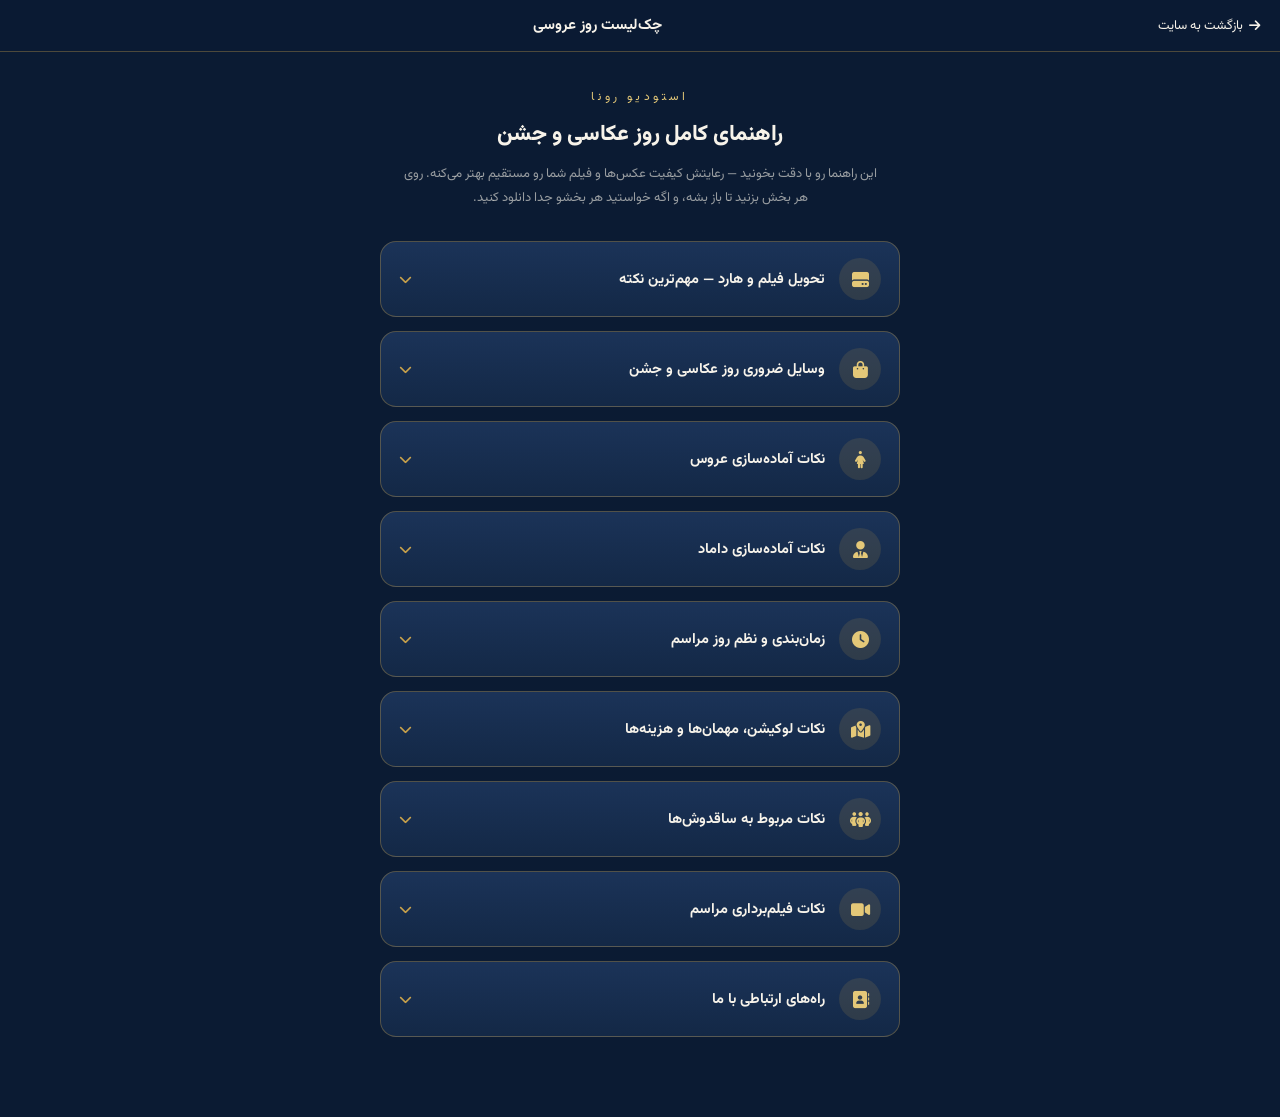
==== checklist.html @ abdb8040 "Create checklist.html" ====
<!DOCTYPE html>
<html lang="fa" dir="rtl">

<head>
<meta charset="UTF-8">
<meta name="viewport" content="width=device-width, initial-scale=1.0">
<title>چک‌لیست روز عروسی | استودیو رونا</title>

<link href="https://fonts.googleapis.com/css2?family=Vazirmatn:wght@300;400;500;600;700;800&display=swap" rel="stylesheet">
<link rel="stylesheet" href="https://cdnjs.cloudflare.com/ajax/libs/font-awesome/6.5.1/css/all.min.css">

<style>
:root{
  --navy-deep:#0B1B33; --navy-mid:#132846; --navy-soft:#1B3358;
  --gold:#C9A24B; --gold-bright:#E4C878; --cream:#F7F3EA;
  --line: rgba(201,162,75,.35); --font:"Vazirmatn", sans-serif;
}
*{ box-sizing:border-box; margin:0; padding:0; }
body{
  font-family:var(--font); background:var(--navy-deep); color:var(--cream);
  min-height:100vh; padding-bottom:60px;
}
.topbar{
  position:sticky; top:0; z-index:20;
  background:rgba(11,27,51,.92); backdrop-filter:blur(6px);
  border-bottom:1px solid var(--line);
  padding:14px 20px; display:flex; align-items:center; justify-content:space-between;
}
.topbar a{ color:var(--cream); text-decoration:none; font-size:13px; display:flex; align-items:center; gap:6px; }
.topbar h1{ font-size:15px; font-weight:700; }

.hero-text{ text-align:center; padding:34px 22px 10px; max-width:520px; margin:0 auto; }
.hero-text .eyebrow{ font-size:12px; letter-spacing:.3em; color:var(--gold-bright); margin-bottom:8px; }
.hero-text h2{ font-size:22px; font-weight:800; margin-bottom:10px; }
.hero-text p{ font-size:13px; color:rgba(247,243,234,.6); line-height:1.9; }

.wrap{ max-width:560px; margin:0 auto; padding:20px; display:flex; flex-direction:column; gap:14px; }

.card{
  background:linear-gradient(180deg, var(--navy-soft), var(--navy-mid));
  border:1px solid var(--line); border-radius:16px; overflow:hidden;
  opacity:0; transform:translateY(18px);
  transition:opacity .5s ease, transform .5s ease;
}
.card.in-view{ opacity:1; transform:none; }

.card-head{
  display:flex; align-items:center; gap:14px; padding:16px 18px; cursor:pointer;
  -webkit-tap-highlight-color:transparent;
}
.card-icon{
  width:42px; height:42px; border-radius:50%; flex-shrink:0;
  background:rgba(201,162,75,.14); display:flex; align-items:center; justify-content:center;
  color:var(--gold-bright); font-size:17px;
}
.card-title{ flex:1; font-size:14.5px; font-weight:700; }
.card-chevron{ color:var(--gold); transition:transform .35s ease; font-size:13px; }
.card.open .card-chevron{ transform:rotate(180deg); }

.card-body-wrap{ max-height:0; overflow:hidden; transition:max-height .5s ease; }
.card.open .card-body-wrap{ max-height:2000px; }

.card-body{ padding:0 18px 18px; }
.card-body ul{ list-style:none; display:flex; flex-direction:column; gap:9px; margin-bottom:14px; }
.card-body ul li{
  font-size:13.5px; line-height:1.9; color:rgba(247,243,234,.85);
  padding-right:20px; position:relative;
}
.card-body ul li::before{
  content:"◆"; position:absolute; right:0; top:2px; color:var(--gold); font-size:9px;
}
.card-body p{ font-size:13.5px; line-height:2; color:rgba(247,243,234,.85); margin-bottom:12px; }
.card-body .example{
  background:rgba(0,0,0,.18); border:1px solid var(--line); border-radius:10px;
  padding:10px 14px; font-size:13px; direction:ltr; text-align:center; margin-bottom:12px; color:var(--gold-bright);
}

.dl-btn{
  display:inline-flex; align-items:center; gap:8px;
  background:none; border:1px solid var(--line); color:var(--gold-bright);
  padding:9px 16px; border-radius:20px; font-family:var(--font); font-size:12.5px;
  cursor:pointer; transition:border-color .2s ease, background .2s ease;
}
.dl-btn:hover{ border-color:var(--gold); background:rgba(201,162,75,.1); }

@media (prefers-reduced-motion: reduce){
  .card{ transition:none; opacity:1; transform:none; }
}
</style>
</head>

<body>

<div class="topbar">
  <a href="index.html"><i class="fa-solid fa-arrow-right"></i> بازگشت به سایت</a>
  <h1>چک‌لیست روز عروسی</h1>
  <span style="width:16px"></span>
</div>

<div class="hero-text">
  <p class="eyebrow">استودیو رونا</p>
  <h2>راهنمای کامل روز عکاسی و جشن</h2>
  <p>این راهنما رو با دقت بخونید — رعایتش کیفیت عکس‌ها و فیلم شما رو مستقیم بهتر می‌کنه. روی هر بخش بزنید تا باز بشه، و اگه خواستید هر بخشو جدا دانلود کنید.</p>
</div>

<div class="wrap" id="cardsWrap"></div>

<script>
const SECTIONS = [
  {
    icon: "fa-hard-drive",
    title: "تحویل فیلم و هارد — مهم‌ترین نکته",
    items: [
      "حتماً یک هارد اکسترنال ۱ ترابایتی همراه خودتان بیاورید تا با اطمینان خاطر ۲ نسخه کپی از فیلم و عکس‌های شما موجود باشد.",
      "هارد باید خالی باشد؛ آتلیه آن را فرمت می‌کند. در صورت تحویل ندادن هارد، هیچ‌کدام از مراحل تحویل فیلم و آلبوم انجام نمی‌گردد.",
      "یک هفته قبل از مراسم، هارد بدون کیف و سیم، با برچسبِ اسم عروس و داماد، فامیل، شماره موبایل عروس (واتس‌آپ داشته باشد) و تاریخ مراسم تحویل داده شود.",
      "اگر موزیک خاصی برای کلیپ‌ها مدنظرتان هست، روی هارد کپی شود.",
      "تحویل فیلم و آلبوم در آتلیه رونا در صورت همکاری شما بین ۶ تا ۷ ماه می‌باشد."
    ],
    example: "مثال برچسب: موحد زیبا و فرزاد — ۰۹۲۱۱۰۲۷۶۴۷ — ۱۴۰۳/۱۰/۲۰"
  },
  {
    icon: "fa-bag-shopping",
    title: "وسایل ضروری روز عکاسی و جشن",
    items: [
      "حلقه‌ها و سرویس طلا",
      "دکمه سردست داماد",
      "ساعت‌ها",
      "گیفت سفره عقد",
      "کارت عروسی",
      "عطر عروس و داماد",
      "سنجاق قفلی، سوزن و نخ هم‌رنگ لباس عروس و داماد",
      "چندتا گیره سر زنانه",
      "تنقلات و آب معدنی",
      "قیچی کوچک، دستمال مرطوب",
      "لطفاً وسایل را شب قبل آماده کرده و داخل کیف بگذارید — خیلی موردی داشتیم که روز جشن پاپیون داماد گم شده، کراوات نیست، کلید ماشین عروس مفقود شده و مواردی از این دست."
    ]
  },
  {
    icon: "fa-person-dress",
    title: "نکات آماده‌سازی عروس",
    items: [
      "عروس حتماً از لباس زیر سفید استفاده کند.",
      "اگر عکاسی شما داخل عمارت است، عکاسی از مراحل آماده‌شدن شروع می‌شود؛ لباس عروس را در آرایشگاه نپوشید — لباس در لوکیشن، بعد از گرفتن عکس‌های آماده‌شدن، پوشیده می‌شود.",
      "با مزون هماهنگ شود لباس شب قبل تحویل گرفته شود، یا اگر مزون همان روز تحویل می‌دهد، سر ساعت استارت عکاسی لباس باید در لوکیشن باشد.",
      "اگر عکاسی شما داخل باغ است، لباس را در آرایشگاه بپوشید.",
      "عروس حتماً یک جفت کفش راحت همراهش باشد.",
      "یک جفت کفش سفید خوشگل و پاشنه‌بلند برای عکس و فیلم همراه داشته باشید.",
      "لباس خواب و صندل (ربدوشامبر عروس) برای گرفتن تصاویر پریودینگ همراهتان باشد."
    ]
  },
  {
    icon: "fa-user-tie",
    title: "نکات آماده‌سازی داماد",
    items: [
      "اگر کفش مشکی است، جوراب هم‌رنگ کفش بپوشید — جوراب سفید با کفش مشکی توی عکس‌ها زشت می‌شود.",
      "اگر آرایشگاه می‌روید، از آرایشگر بخواهید کرم‌پودر یا هیچ ماده آرایشی روی پوست و صورتتان نزند؛ بعداً با فتوشاپ هم درست نمی‌شود. پاکسازی پوست داماد یک هفته قبل از مراسم انجام شود.",
      "شب قبل زود بخوابید که فردا کسل نباشید.",
      "لباس و کت‌وشلوار را داخل آرایشگاه بپوشید.",
      "حتماً پول نقد همراهتان باشد؛ زمان رفتن به عابر بانک را نداریم و احتمال نیاز به آن هست."
    ]
  },
  {
    icon: "fa-clock",
    title: "زمان‌بندی و نظم روز مراسم",
    items: [
      "داماد در ساعت مقرر، به همراه دسته‌گل و ماشین عروس (که قبلاً تحویل گرفته شده) درب آرایشگاه باشد.",
      "هر نیم‌ساعت دیرآمدگی یعنی ۲ ساعت عقب‌افتادن زمان‌بندی ما — لطفاً دیر نکنید.",
      "در روز مراسم و فرمالیته، برای ساقدوش‌ها، خودتان و تیم فیلم‌برداری ناهار تهیه کنید (لوکیشن‌های عکاسی خارج از شهرند و رستوران نزدیکی ندارند).",
      "مادامی که عکاسی و تصویربرداری داریم، موبایل جواب ندهید."
    ]
  },
  {
    icon: "fa-map-location-dot",
    title: "نکات لوکیشن، مهمان‌ها و هزینه‌ها",
    items: [
      "روز جشن و فرمالیته لطفاً از آوردن همراه خودداری کنید؛ ورود هر نفر به لوکیشن هزینه‌ی ورودی جداگانه دارد.",
      "بعد از پایان عکاسی لطفاً لوکیشن را ترک کنید.",
      "هزینه‌ی ورودی لوکیشن‌های انتخابی به عهده‌ی عروس و داماد است و جدا از قرارداد شما با استودیو می‌باشد.",
      "انتخاب لوکیشن کاملاً سلیقه‌ای و به عهده‌ی خود عروس و داماد است.",
      "لطفاً مبلغ مورد نظر را یک هفته قبل از مراسم واریز کنید تا زمان عکاسی شما قطعی و فیکس شود؛ بدون فیش پرداختی نمی‌توان به عمارت وارد شد.",
      "اگر خودتان باغی برای عکاسی دارید، حتماً قبل از جشن باید آن را ببینیم.",
      "۲ هفته قبل از مراسم برای هماهنگی‌های قطعی و تسویه‌حساب کامل، با هماهنگی به آتلیه مراجعه شود؛ هارد تحویل آتلیه و ورودی‌ها پرداخت شود.",
      "اگر مایل به رزرو ماشین کلاسیک، موتور یا دیزاین خاصی هستید، حتماً از قبل با آتلیه مطرح کنید تا برایتان رزرو شود.",
      "آتلیه رونا مدتیست آوردن عکس چاپ‌شده‌ی عروس و داماد داخل مراسم را از فرآیند کار حذف کرده؛ اگر تمایل دارید، حتماً قبل از روز مراسم به عکاس یادآوری کنید.",
      "کمترین تعداد ماشین را به عمارت بیاورید؛ فقط ماشین عروس اجازه‌ی ورود به عمارت را دارد.",
      "به هیچ عنوان حین عکاسی مشروبات الکلی مصرف نشود؛ در صورت مشاهده ادامه‌ی کار انجام نخواهد شد."
    ]
  },
  {
    icon: "fa-people-group",
    title: "نکات مربوط به ساقدوش‌ها",
    items: [
      "فرد باردار، بچه‌دار (بچه کوچک) یا ساقدوشی با اختلاف سنی زیاد را به عنوان ساقدوش انتخاب نکنید.",
      "شب قبل با همه‌ی ساقدوش‌ها وسایلی که قرار است بیاورند را چک کنید.",
      "ساقدوش‌ها باید آماده سر لوکیشن حاضر شوند — داخل لوکیشن جایی برای آرایش نداریم.",
      "در صورت تمایل برای ساقدوش‌های دختر دسته‌گل کوچک تهیه شود (واجب نیست).",
      "ساقدوش‌های دختر نیازی به شینیون و آرایشگاه رفتن ندارند؛ موها را ساده اتو کنید و یک میکاپ معمولی کافیست.",
      "شب قبل از عکاسی، لباس‌های ساقدوش‌های پسر کامل چک شود تا چیزی جا نماند.",
      "لطفاً سر وقت در لوکیشن حاضر شوند؛ حین عکاسی استفاده از موبایل، لایو و استوری در لوکیشن ممنوع است."
    ]
  },
  {
    icon: "fa-video",
    title: "نکات فیلم‌برداری مراسم",
    items: [
      "فیلم‌برداری محضر یا اتاق عقد فقط روند مراسم را پوشش می‌دهد — اگر پیش از مراسم تصویربرداری در باغ نداشته باشید، کلیپ دونفره هم نخواهید داشت.",
      "پکیج فیلم‌برداری خانم‌ها دو دوربینه است؛ حذف یکی از دوربین‌ها می‌تواند تصاویر را کمی خسته‌کننده کند — پیشنهاد نمی‌شود.",
      "دوربین‌ها امکان تعویض مداوم لنز در حین مراسم را ندارند؛ تشخیص واید یا کلوز بودن با خود فیلم‌بردار است.",
      "فیلم‌بردار در حین کار نمی‌تواند دور استیج قدم بزند — جای ثابت لازم است چون قدم‌زدن باعث لرزش تصویر می‌شود؛ چرخش کار دستگاه کرین است.",
      "فیلم‌بردار پیش از شروع، بهترین نقطه را برای فیلم‌برداری انتخاب می‌کند تا زوایای مشکل‌دار (مثل کنار بخاری یا میز) در کادر نباشند.",
      "اگر پدر و مادر در فیلم دیده نمی‌شوند، معمولاً به این دلیل است که جلوی دوربین نمی‌آیند یا نمی‌رقصند — لطفاً پیش از مراسم به آن‌ها تذکر دهید.",
      "دوربین جایی است که عروس و داماد هستند؛ به خانواده‌ها از قبل بگویید جلوی دوربین باشند. اگر سالخورده‌اند، حتماً پیش از مراسم به فیلم‌بردار معرفی شوند.",
      "اگر دوست ندارید سر هر میز به مهمانان خوشامد بگویید، ممکن است بسیاری از مهمانان نرقصند و در فیلم نباشند.",
      "اگر نمی‌خواهید کسی در فیلم مراسمتان باشد، لطفاً او را دعوت نکنید — بعداً حذف فرد از وسط رقص در میکس ممکن نیست. حذف افراد با ماسک هم ممکن نیست.",
      "جمع‌کردن بچه‌های فامیل مسئولیت فیلم‌بردار نیست، بلکه بر عهده‌ی مادر بچه است.",
      "بی‌نظمی در تالار، چیدمان، سفره و گل‌آرایی مربوط به آتلیه نیست.",
      "اگر هنگام رقص نور تالار کم شود، فیلم هم تا حدی تاریک‌تر می‌شود — این کاملاً طبیعی است.",
      "فیلم‌بردار فقط تابع صحبت عروس و داماد است؛ لطفاً به خانواده‌ها بگویید به فیلم‌بردار نگویند «فیلم نگیر».",
      "اگر موزیک مراسم کم پخش شود یا خانواده‌ها مدام خواستار قطع آن باشند، تصاویر رقص کمتری خواهید داشت و ممکن است تایم فیلمتان کوتاه‌تر شود.",
      "بارش باران یا برف، وزش باد، خرابی صدای بلندگوهای تالار و کمبود نور باغ یا تالار مربوط به آتلیه نیست.",
      "اگر می‌خواهید کلیپتان با آهنگ خاصی باشد، حتماً روز مراسم با فیلم‌بردار هماهنگ کنید.",
      "زیباترشدن کلیپ شما ۷۰ درصد به خودتان بستگی دارد — همکاری، به‌موقع‌بودن و داشتن حس خوب واقعی، حتی بهترین عکاس و فیلم‌بردار را هم به نتیجه‌ی بهتر می‌رساند."
    ]
  },
  {
    icon: "fa-address-book",
    title: "راه‌های ارتباطی با ما",
    items: [
      "دایرکت اینستاگرام: studio.ronaa@",
      "شماره تماس، واتساپ و تلگرام: ۰۹۲۱۱۰۲۷۶۴۷"
    ]
  }
];

const wrap = document.getElementById('cardsWrap');

SECTIONS.forEach((s, idx) => {
  const card = document.createElement('div');
  card.className = 'card';

  const itemsHtml = s.items.map(t => `<li>${t}</li>`).join('');
  const exampleHtml = s.example ? `<div class="example">${s.example}</div>` : '';

  card.innerHTML = `
    <div class="card-head">
      <div class="card-icon"><i class="fa-solid ${s.icon}"></i></div>
      <div class="card-title">${s.title}</div>
      <i class="fa-solid fa-chevron-down card-chevron"></i>
    </div>
    <div class="card-body-wrap">
      <div class="card-body">
        <ul>${itemsHtml}</ul>
        ${exampleHtml}
        <button class="dl-btn" data-idx="${idx}">
          <i class="fa-solid fa-download"></i>
          دانلود این بخش
        </button>
      </div>
    </div>
  `;

  card.querySelector('.card-head').addEventListener('click', () => {
    card.classList.toggle('open');
  });

  card.querySelector('.dl-btn').addEventListener('click', (e) => {
    e.stopPropagation();
    const text = s.title + '\n' + '='.repeat(s.title.length) + '\n\n' +
      s.items.map(t => '• ' + t).join('\n') +
      (s.example ? '\n\n' + s.example : '') +
      '\n\n— استودیو رونا';
    const blob = new Blob([text], { type: 'text/plain;charset=utf-8' });
    const url = URL.createObjectURL(blob);
    const a = document.createElement('a');
    a.href = url;
    a.download = s.title.replace(/[^a-zA-Z0-9آ-ی\s]/g,'').trim().slice(0,40) + '.txt';
    a.click();
    setTimeout(() => URL.revokeObjectURL(url), 500);
  });

  wrap.appendChild(card);
});

const observer = new IntersectionObserver((entries) => {
  entries.forEach(entry => {
    if (entry.isIntersecting) {
      entry.target.classList.add('in-view');
      observer.unobserve(entry.target);
    }
  });
}, { threshold: 0.1 });

document.querySelectorAll('.card').forEach(c => observer.observe(c));
</script>

</body>
</html>
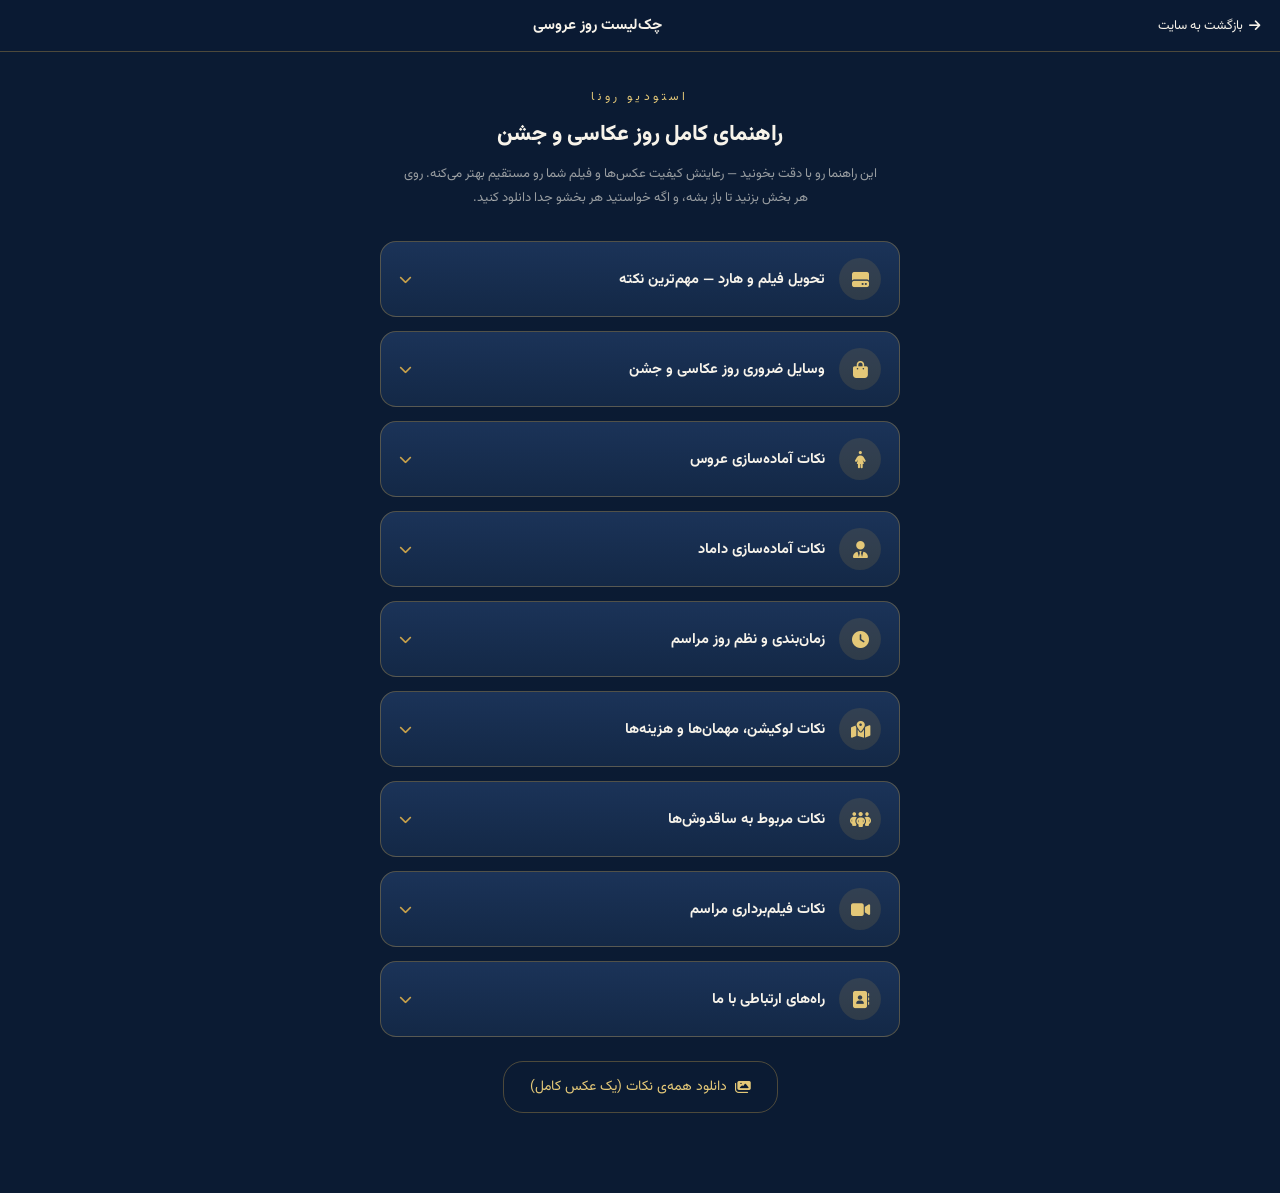
==== commit 87df54f5: "Update checklist.html" ====
--- a/checklist.html
+++ b/checklist.html
@@ -233,6 +233,162 @@
   }
 ];
 
+const CANVAS_WIDTH = 720;
+const PADDING = 44;
+const COLORS = {
+  bg1:'#0B1B33', bg2:'#132846', gold:'#C9A24B', goldBright:'#E4C878',
+  cream:'#F7F3EA', line:'rgba(201,162,75,0.35)'
+};
+const FONT_TITLE = '800 22px Vazirmatn, Tahoma, sans-serif';
+const FONT_ITEM  = '400 15px Vazirmatn, Tahoma, sans-serif';
+const FONT_EX    = '500 14px Vazirmatn, Tahoma, sans-serif';
+const FONT_COVER = '800 26px Vazirmatn, Tahoma, sans-serif';
+
+function wrapLines(ctx, text, maxWidth){
+  const words = text.split(' ');
+  let lines = [], current = '';
+  words.forEach(w => {
+    const test = current ? current + ' ' + w : w;
+    if (ctx.measureText(test).width > maxWidth && current) {
+      lines.push(current);
+      current = w;
+    } else {
+      current = test;
+    }
+  });
+  if (current) lines.push(current);
+  return lines;
+}
+
+function roundRect(ctx, x, y, w, h, r){
+  ctx.beginPath();
+  ctx.moveTo(x+r, y);
+  ctx.arcTo(x+w, y, x+w, y+h, r);
+  ctx.arcTo(x+w, y+h, x, y+h, r);
+  ctx.arcTo(x, y+h, x, y, r);
+  ctx.arcTo(x, y, x+w, y, r);
+  ctx.closePath();
+}
+
+function layoutSection(mctx, section, maxWidth){
+  const cmds = [];
+  let h = 0;
+  mctx.font = FONT_TITLE;
+  wrapLines(mctx, section.title, maxWidth).forEach(line => {
+    h += 30; cmds.push({ type:'title', text:line, y:h });
+  });
+  h += 10;
+  cmds.push({ type:'divider', y:h });
+  h += 26;
+  mctx.font = FONT_ITEM;
+  section.items.forEach(item => {
+    wrapLines(mctx, '◆  ' + item, maxWidth - 6).forEach(line => {
+      h += 25; cmds.push({ type:'item', text:line, y:h });
+    });
+    h += 6;
+  });
+  if (section.example){
+    h += 10;
+    cmds.push({ type:'example', text:section.example, boxTop:h });
+    h += 56;
+  }
+  h += 26;
+  return { cmds, height:h };
+}
+
+async function buildCanvasForSections(sections, coverTitle){
+  await document.fonts.ready;
+  const maxWidth = CANVAS_WIDTH - PADDING*2;
+
+  const tmp = document.createElement('canvas');
+  tmp.width = CANVAS_WIDTH; tmp.height = 10;
+  const mctx = tmp.getContext('2d');
+  mctx.direction = 'rtl'; mctx.textAlign = 'right';
+
+  let totalHeight = PADDING;
+  let coverLines = [];
+  if (coverTitle){
+    mctx.font = FONT_COVER;
+    coverLines = wrapLines(mctx, coverTitle, maxWidth);
+    totalHeight += coverLines.length * 34 + 20;
+  }
+
+  const layouts = sections.map(s => {
+    const startY = totalHeight;
+    const { cmds, height } = layoutSection(mctx, s, maxWidth);
+    totalHeight += height;
+    return { cmds, startY };
+  });
+  totalHeight += PADDING + 30;
+
+  const canvas = document.createElement('canvas');
+  canvas.width = CANVAS_WIDTH;
+  canvas.height = Math.ceil(totalHeight);
+  const ctx = canvas.getContext('2d');
+  ctx.direction = 'rtl'; ctx.textAlign = 'right';
+
+  const grad = ctx.createLinearGradient(0, 0, 0, canvas.height);
+  grad.addColorStop(0, COLORS.bg2); grad.addColorStop(1, COLORS.bg1);
+  ctx.fillStyle = grad; ctx.fillRect(0, 0, canvas.width, canvas.height);
+  ctx.fillStyle = COLORS.gold; ctx.fillRect(0, 0, canvas.width, 6);
+
+  let y = PADDING;
+  if (coverTitle){
+    ctx.font = FONT_COVER; ctx.fillStyle = COLORS.goldBright;
+    coverLines.forEach(line => { y += 34; ctx.fillText(line, CANVAS_WIDTH - PADDING, y); });
+  }
+
+  layouts.forEach(({ cmds, startY }) => {
+    cmds.forEach(cmd => {
+      if (cmd.type === 'title'){
+        ctx.font = FONT_TITLE; ctx.fillStyle = COLORS.cream;
+        ctx.fillText(cmd.text, CANVAS_WIDTH - PADDING, startY + cmd.y);
+      } else if (cmd.type === 'divider'){
+        ctx.strokeStyle = COLORS.line; ctx.lineWidth = 1;
+        ctx.beginPath();
+        ctx.moveTo(PADDING, startY + cmd.y);
+        ctx.lineTo(CANVAS_WIDTH - PADDING, startY + cmd.y);
+        ctx.stroke();
+      } else if (cmd.type === 'item'){
+        ctx.font = FONT_ITEM; ctx.fillStyle = 'rgba(247,243,234,.88)';
+        ctx.fillText(cmd.text, CANVAS_WIDTH - PADDING, startY + cmd.y);
+      } else if (cmd.type === 'example'){
+        const boxTop = startY + cmd.boxTop;
+        ctx.fillStyle = 'rgba(0,0,0,.22)';
+        roundRect(ctx, PADDING, boxTop, maxWidth, 46, 10); ctx.fill();
+        ctx.strokeStyle = COLORS.line;
+        roundRect(ctx, PADDING, boxTop, maxWidth, 46, 10); ctx.stroke();
+        ctx.direction = 'ltr'; ctx.textAlign = 'center';
+        ctx.fillStyle = COLORS.goldBright; ctx.font = FONT_EX;
+        ctx.fillText(cmd.text, CANVAS_WIDTH/2, boxTop + 29);
+        ctx.direction = 'rtl'; ctx.textAlign = 'right';
+      }
+    });
+  });
+
+  ctx.direction = 'rtl'; ctx.textAlign = 'center';
+  ctx.font = '500 13px Vazirmatn, Tahoma, sans-serif';
+  ctx.fillStyle = 'rgba(247,243,234,.5)';
+  ctx.fillText('استودیو رونا', CANVAS_WIDTH/2, canvas.height - 18);
+
+  return canvas;
+}
+
+function downloadCanvasAsImage(canvas, filename){
+  canvas.toBlob(blob => {
+    const url = URL.createObjectURL(blob);
+    const a = document.createElement('a');
+    a.href = url;
+    a.download = filename;
+    a.click();
+    setTimeout(() => URL.revokeObjectURL(url), 500);
+  }, 'image/png');
+}
+
+function safeName(text){
+  return text.replace(/[^a-zA-Z0-9آ-ی\s]/g, '').trim().slice(0, 40);
+}
+
 const wrap = document.getElementById('cardsWrap');
 
 SECTIONS.forEach((s, idx) => {
@@ -253,8 +409,8 @@
         <ul>${itemsHtml}</ul>
         ${exampleHtml}
         <button class="dl-btn" data-idx="${idx}">
-          <i class="fa-solid fa-download"></i>
-          دانلود این بخش
+          <i class="fa-solid fa-image"></i>
+          دانلود این بخش (عکس)
         </button>
       </div>
     </div>
@@ -264,22 +420,37 @@
     card.classList.toggle('open');
   });
 
-  card.querySelector('.dl-btn').addEventListener('click', (e) => {
+  card.querySelector('.dl-btn').addEventListener('click', async (e) => {
     e.stopPropagation();
-    const text = s.title + '\n' + '='.repeat(s.title.length) + '\n\n' +
-      s.items.map(t => '• ' + t).join('\n') +
-      (s.example ? '\n\n' + s.example : '') +
-      '\n\n— استودیو رونا';
-    const blob = new Blob([text], { type: 'text/plain;charset=utf-8' });
-    const url = URL.createObjectURL(blob);
-    const a = document.createElement('a');
-    a.href = url;
-    a.download = s.title.replace(/[^a-zA-Z0-9آ-ی\s]/g,'').trim().slice(0,40) + '.txt';
-    a.click();
-    setTimeout(() => URL.revokeObjectURL(url), 500);
+    const btn = e.currentTarget;
+    const originalHtml = btn.innerHTML;
+    btn.innerHTML = '<i class="fa-solid fa-spinner fa-spin"></i> در حال ساخت...';
+    const canvas = await buildCanvasForSections([s], null);
+    downloadCanvasAsImage(canvas, safeName(s.title) + '.png');
+    btn.innerHTML = originalHtml;
   });
 
   wrap.appendChild(card);
+});
+
+const downloadAllWrap = document.createElement('div');
+downloadAllWrap.style.textAlign = 'center';
+downloadAllWrap.style.marginTop = '10px';
+downloadAllWrap.innerHTML = `
+  <button class="dl-btn" id="downloadAllBtn" style="padding:14px 26px; font-size:14px;">
+    <i class="fa-solid fa-images"></i>
+    دانلود همه‌ی نکات (یک عکس کامل)
+  </button>
+`;
+wrap.appendChild(downloadAllWrap);
+
+document.getElementById('downloadAllBtn').addEventListener('click', async (e) => {
+  const btn = e.currentTarget;
+  const originalHtml = btn.innerHTML;
+  btn.innerHTML = '<i class="fa-solid fa-spinner fa-spin"></i> در حال ساخت عکس کامل...';
+  const canvas = await buildCanvasForSections(SECTIONS, 'چک‌لیست کامل روز عروسی');
+  downloadCanvasAsImage(canvas, 'چک‌لیست-روز-عروسی-رونا.png');
+  btn.innerHTML = originalHtml;
 });
 
 const observer = new IntersectionObserver((entries) => {
